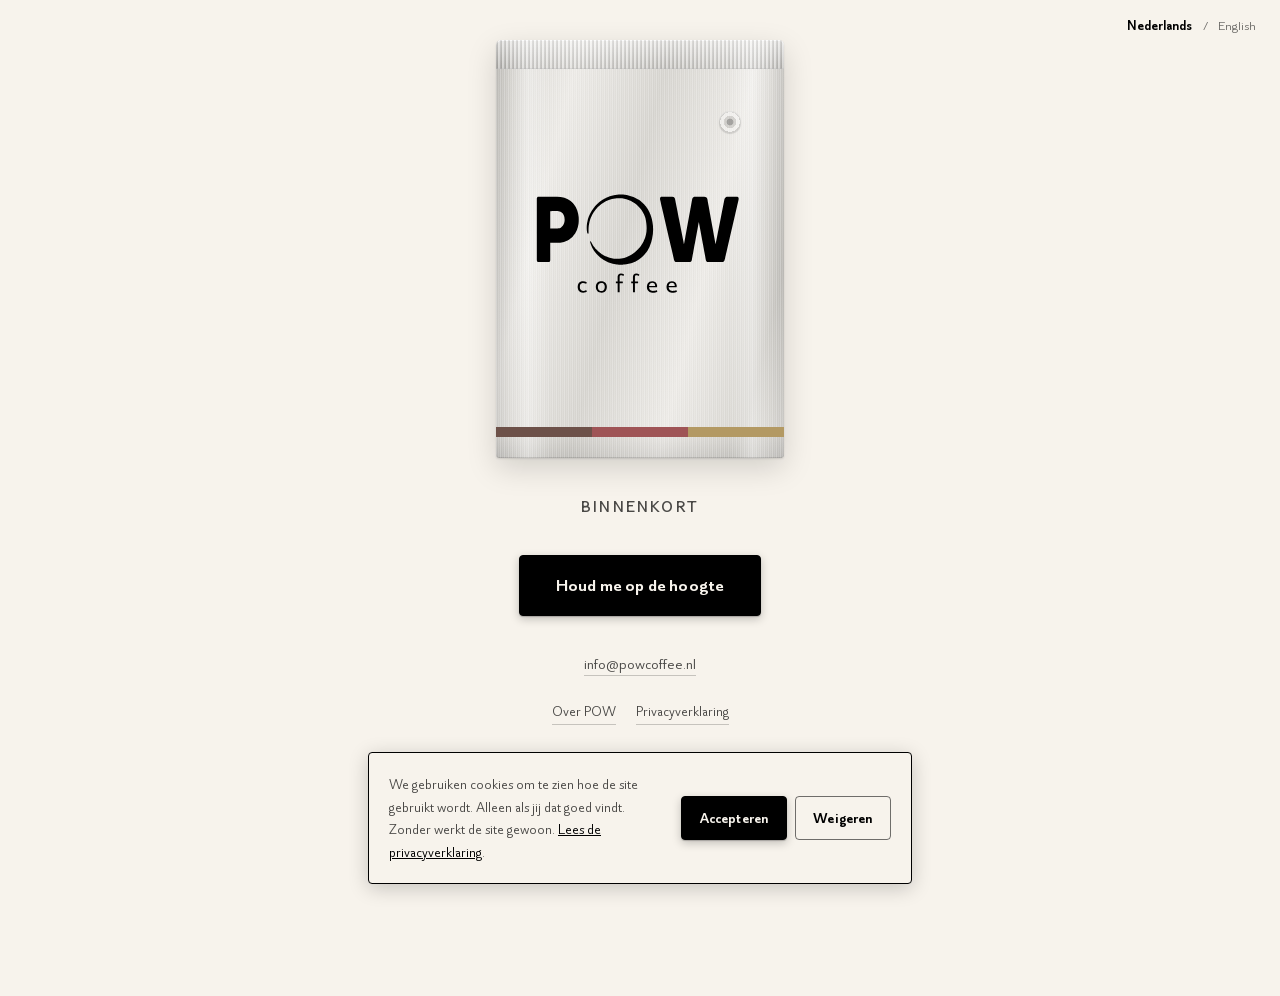
==== index.html @ 978d94a2 "Kop naar "Over POW" en ondertekening opnieuw vormgegeven De h1 stond op "Over ons" terwijl de naviga" ====
<!DOCTYPE html>
<html lang="nl">
<head>
<meta charset="utf-8">
<meta name="viewport" content="width=device-width, initial-scale=1">
<title>POW coffee — binnenkort</title>
<meta name="description" content="POW coffee. Goede koffie thuis, zonder gedoe en zonder studie. Binnenkort.">
<link rel="icon" href="pow-mark-black.svg?v=26" type="image/svg+xml">

<meta property="og:type" content="website">
<meta property="og:title" content="POW coffee — binnenkort">
<meta property="og:description" content="Goede koffie thuis, zonder gedoe en zonder studie. Binnenkort.">
<meta property="og:url" content="https://powcoffee.nl/">
<meta property="og:locale" content="nl_NL">
<meta property="og:locale:alternate" content="en_GB">
<meta property="og:image" content="https://powcoffee.nl/og.png">
<meta property="og:image:type" content="image/png">
<meta property="og:image:width" content="1200">
<meta property="og:image:height" content="630">
<meta property="og:image:alt" content="POW coffee">
<meta name="twitter:card" content="summary_large_image">
<meta property="og:site_name" content="POW coffee">
<link rel="canonical" href="https://powcoffee.nl/">
<link rel="alternate" hreflang="nl" href="https://powcoffee.nl/">
<link rel="alternate" hreflang="en" href="https://powcoffee.nl/en/">
<link rel="alternate" hreflang="x-default" href="https://powcoffee.nl/">


<link rel="stylesheet" href="styles.css?v=26">


<script type="application/ld+json">
{
  "@context": "https://schema.org",
  "@type": "Organization",
  "@id": "https://powcoffee.nl/#organisatie",
  "name": "POW Coffee",
  "url": "https://powcoffee.nl/",
  "logo": "https://powcoffee.nl/pow-coffee-black.svg",
  "image": "https://powcoffee.nl/og.png",
  "email": "info@powcoffee.nl",
  "vatID": "NL005007658B67",
  "address": {
    "@type": "PostalAddress",
    "postOfficeBoxNumber": "4327",
    "postalCode": "3006 AH",
    "addressLocality": "Rotterdam",
    "addressCountry": "NL"
  }
}
</script>
</head>
<body>

<div class="utilbar utilbar--zwevend">
  <div class="lang" role="group" aria-label="Taal / Language">
    <a href="/" lang="nl" hreflang="nl" aria-current="true">Nederlands</a>
    <span class="lang__sep" aria-hidden="true">/</span>
    <a href="/en/" lang="en" hreflang="en">English</a>
  </div>
</div>

<main class="page">

  <!-- Staande koffiezak volgens de RVS-richting uit de merkbrief: zilveren
       basiszak met een horizontale kleurbalk in de smaakfamiliekleuren als
       enige kleuraccent. De sealrand, zijvouwen en het ontgassingsventiel zijn
       decoratief en staan daarom op aria-hidden. -->
  <div class="pouch">
    <span class="pouch__seal" aria-hidden="true"></span>

    <h1 class="pouch__logo">
      <img src="pow-coffee-black.svg?v=26" alt="POW coffee" width="805" height="435">
    </h1>

    <span class="pouch__bar" aria-hidden="true">
      <span class="pouch__seg pouch__seg--krachtig"></span>
      <span class="pouch__seg pouch__seg--fruitig"></span>
      <span class="pouch__seg pouch__seg--rond"></span>
    </span>

    <span class="pouch__valve" aria-hidden="true"></span>
  </div>
  <p class="sr-only">Drie smaakfamilies: Krachtig, Fruitig en Rond.</p>

  <p class="tagline">Binnenkort</p>

  <button type="button" class="btn" id="open-form">Houd me op de hoogte</button>

  <p class="contact"><a href="mailto:info@powcoffee.nl">info@powcoffee.nl</a></p>

  <nav class="pagelinks" aria-label="Paginanavigatie">
    <a href="/over/">Over POW</a>
    <a href="/privacy/">Privacyverklaring</a>
  </nav>

  <button type="button" class="btn-cookies" id="hs_show_banner_button">Cookie Settings</button>

</main>

<!-- Cookiebanner. Staat er standaard in de HTML en wordt door script.js
     verborgen zodra er een keuze is gemaakt. Zo is hij meteen zichtbaar,
     ook voordat het script geladen is. -->
<div class="cookies" id="cookie-banner" role="dialog" aria-live="polite" aria-label="Cookies" hidden>
  <p class="cookies__text">
    We gebruiken cookies om te zien hoe de site gebruikt wordt. Alleen als jij
    dat goed vindt. Zonder werkt de site gewoon.
    <a href="/privacy/" target="_blank" rel="noopener">Lees de privacyverklaring</a>.
  </p>
  <div class="cookies__actions">
    <button type="button" class="btn btn--sm" id="cookie-accept">Accepteren</button>
    <button type="button" class="btn btn--sm btn--ghost" id="cookie-decline">Weigeren</button>
  </div>
</div>

<dialog class="modal" id="form-modal" aria-labelledby="modal-title">
  <div class="modal__head">
    <h2 class="modal__title" id="modal-title">Houd me op de hoogte</h2>
    <div class="modal__head-right">
      <!-- In de kop en niet onderaan: de kop blijft staan bij het scrollen,
           dus de link is altijd bereikbaar en kost geen extra hoogte.
           Nieuw tabblad, anders raakt een half ingevuld formulier kwijt. -->
      <a class="modal__privacy" href="/privacy/" target="_blank" rel="noopener">Privacyverklaring</a>
      <button type="button" class="modal__close" id="close-form" aria-label="Sluiten">&times;</button>
    </div>
  </div>

  <!-- HubSpot vult dit in zodra het script geladen is. Dat script wordt pas
       opgehaald bij de eerste klik op de knop, zodat er niets van HubSpot of
       reCAPTCHA laadt bij een gewoon paginabezoek. -->
  <div class="hs-form-frame" data-region="eu1" data-form-id="3313809b-ae9d-48c7-9a12-b1d08e2b3a7b" data-portal-id="149139429"></div>
</dialog>

<script src="script.js?v=26" defer></script>
</body>
</html>
---- styles.css ----
/* POW coffee — placeholder
   Volgt de merkbrief:
   - Zwart beeldmerk en zwarte tekst op crème achtergrond
   - De drie smaakfamiliekleuren komen alleen terug als accent (zie .flavours)
   - Alpino voor tekst, zelf gehost (zie het blok hieronder)
   - Ronde hoeken zijn toegestaan in alle toepassingen (--radius). De merkbrief
     heeft de eerdere regel "scherpe hoeken overal behalve het logo" na de
     Milaan-trip losgelaten. */

/* ---------- Lettertype ----------
   Alpino (Indian Type Foundry, ITF Free Font License), zelf gehost vanaf dit
   domein. Niet vanaf een externe dienst: dat stuurt het IP-adres van elke
   bezoeker naar een derde partij, bij elk bezoek en voor enige toestemming.

   Let op: de licentie verbiedt subsetten en formaatconversie (artikel 02).
   Gebruik dus alleen het meegeleverde bestand, ongewijzigd. De licentietekst
   staat in fonts/Alpino-LICENSE.txt.

   Een variabel bestand dekt gewicht 100-900, dus er is er maar een nodig. */

@font-face {
  font-family: "Alpino";
  font-style: normal;
  font-weight: 100 900;
  font-display: swap;
  src: url("/fonts/alpino-variable.woff2") format("woff2");
}

:root {
  --creme: #f7f3ec;
  --ink:   #000000; /* gelijk aan de fill in het zwarte logo */

  /* De drie smaakfamilies, uit de logo-set. Alleen als accent gebruikt:
     Rond haalt 2,51:1 op crème en is dus niet geschikt voor tekst. */
  --krachtig: #6d5149;
  --fruitig:  #9f5456;
  --rond:     #b39963;

  --radius: 4px;

  /* RVS-tinten voor het paneel, afgeleid van de materiaalrichting in de
     merkbrief: geborsteld staal als neutrale drager. */
  --staal-licht: #edebe7;
  --staal-mid:   #d7d5d0;
  --staal-diep:  #c6c4bf;

  /* 0.70 haalt 8,20:1 op creme, 0.55 haalt 4,65:1. Beide ruim genoeg voor
     lopende tekst; ga niet lager zonder opnieuw te rekenen. */
  --ink-70: rgba(0, 0, 0, 0.7);
  --ink-45: rgba(0, 0, 0, 0.55);

  --font-body: "Alpino", -apple-system, BlinkMacSystemFont, "Segoe UI", sans-serif;
}

*, *::before, *::after { box-sizing: border-box; }

.sr-only {
  position: absolute;
  width: 1px; height: 1px;
  padding: 0; margin: -1px;
  overflow: hidden;
  clip-path: inset(50%);
  white-space: nowrap;
}

html { -webkit-text-size-adjust: 100%; }

body {
  margin: 0;
  background: var(--creme);
  color: var(--ink);
  font-family: var(--font-body);
  line-height: 1.6;
  -webkit-font-smoothing: antialiased;
}

.page {
  min-height: 100vh;
  min-height: 100dvh;
  display: flex;
  flex-direction: column;
  justify-content: center;
  align-items: center;
  text-align: center;
  /* Onderaan net zoveel ruimte als de cookiebanner inneemt; script.js meet die
     hoogte en zet --banner-hoogte. Is de banner weg, dan is die 0. */
  padding: 2.5rem 1.5rem calc(2.5rem + var(--banner-hoogte, 0px));
}

/* ---------- Logo ---------- */

/* ---------- Koffiezak in RVS ----------
   Volgt de materiaalrichting uit de merkbrief: een neutrale zilveren basiszak
   met een horizontale kleurbalk in de smaakfamiliekleur als enige kleuraccent.

   De zak is nagebouwd met gestapelde gradients, niet met een afbeelding: scherp
   op elk scherm en geen extra verzoek. Drie dingen doen het werk qua herkenning
   - de gekrimpte sealrand bovenaan, de donkere zijvouwen, en het
   ontgassingsventiel. Dat laatste is het detail dat een zak echt als koffiezak
   laat lezen.

   Bewust laag in contrast: "geen poespas, wel smaak" verdraagt geen chroomglans. */

.pouch {
  position: relative;
  overflow: hidden;
  width: clamp(14rem, 32vw, 18rem);
  aspect-ratio: 1 / 1.45;          /* verhouding van een staande 250g-zak */
  display: flex;
  flex-direction: column;
  align-items: center;
  border-radius: 5px 5px 3px 3px;
  background:
    /* fijne borstelnerf */
    repeating-linear-gradient(
      90deg,
      rgba(255, 255, 255, 0.22) 0 1px,
      rgba(0, 0, 0, 0.016) 1px 2px,
      rgba(255, 255, 255, 0.11) 2px 3px,
      rgba(0, 0, 0, 0.009) 3px 4px
    ),
    /* zijvouwen: donker aan de rand, met een lichtvangertje net daarnaast */
    linear-gradient(90deg,
      rgba(0, 0, 0, 0.13) 0%,
      rgba(0, 0, 0, 0.04) 5%,
      rgba(255, 255, 255, 0.30) 11%,
      rgba(255, 255, 255, 0) 19%),
    linear-gradient(270deg,
      rgba(0, 0, 0, 0.13) 0%,
      rgba(0, 0, 0, 0.04) 5%,
      rgba(255, 255, 255, 0.30) 11%,
      rgba(255, 255, 255, 0) 19%),
    /* bodemvouw */
    linear-gradient(0deg,
      rgba(0, 0, 0, 0.10) 0%,
      rgba(0, 0, 0, 0) 7%),
    /* algemene lichtval over het folie */
    linear-gradient(104deg,
      var(--staal-mid) 0%,
      var(--staal-licht) 22%,
      var(--staal-mid) 45%,
      var(--staal-licht) 68%,
      var(--staal-mid) 88%,
      var(--staal-licht) 100%);
  box-shadow:
    inset 0 1px 0 rgba(255, 255, 255, 0.7),
    inset 0 -1px 0 rgba(0, 0, 0, 0.12),
    0 1px 2px rgba(0, 0, 0, 0.10),
    0 10px 30px rgba(0, 0, 0, 0.15);
}

/* De gekrimpte sealrand bovenaan, met de fijne verticale tandjes van de seal. */
.pouch__seal {
  flex: none;
  width: 100%;
  height: 7%;
  border-bottom: 1px solid rgba(0, 0, 0, 0.14);
  background:
    repeating-linear-gradient(
      90deg,
      rgba(0, 0, 0, 0.09) 0 2px,
      rgba(255, 255, 255, 0.34) 2px 4px
    ),
    linear-gradient(180deg,
      rgba(255, 255, 255, 0.45) 0%,
      rgba(0, 0, 0, 0.07) 100%);
}

.pouch__logo {
  flex: 1;
  display: flex;
  align-items: center;
  justify-content: center;
  margin: 0;
  padding: 0 12%;
  line-height: 0;
}

.pouch__logo img {
  display: block;
  width: 100%;
  height: auto;
}

/* De kleurbalk loopt van vouw tot vouw, zoals op de zak zelf. */
.pouch__bar {
  flex: none;
  display: flex;
  width: 100%;
  height: 10px;
  margin-bottom: 7%;
}

.pouch__seg { flex: 1; }

.pouch__seg--krachtig { background: var(--krachtig); }
.pouch__seg--fruitig  { background: var(--fruitig); }
.pouch__seg--rond     { background: var(--rond); }

/* Ontgassingsventiel: het detail dat de zak als koffiezak laat herkennen. */
.pouch__valve {
  position: absolute;
  right: 15%;
  top: 17%;
  width: 1.35rem;
  height: 1.35rem;
  border-radius: 50%;
  background:
    radial-gradient(circle at 50% 50%,
      rgba(0, 0, 0, 0.30) 0 22%,
      rgba(0, 0, 0, 0.10) 23% 40%,
      rgba(255, 255, 255, 0.30) 41% 62%,
      rgba(0, 0, 0, 0.13) 63% 100%);
  box-shadow:
    inset 0 1px 1px rgba(255, 255, 255, 0.5),
    0 1px 1px rgba(0, 0, 0, 0.12);
}

/* ---------- Tekst ---------- */

.tagline {
  margin: 2.25rem 0 0;
  font-weight: 500;
  font-size: 1rem;
  letter-spacing: 0.14em;
  text-transform: uppercase;
  color: var(--ink-70);
}

.contact {
  margin: 2.25rem 0 0;
  font-size: 0.9375rem;
}

.contact a {
  color: var(--ink-70);
  text-decoration: none;
  border-bottom: 1px solid rgba(0, 0, 0, 0.2);
  padding-bottom: 1px;
  transition: color 0.15s ease, border-color 0.15s ease;
}

.contact a:hover { color: var(--ink); border-color: var(--ink); }
.contact a:focus-visible { outline: 2px solid var(--ink); outline-offset: 3px; }

@media (prefers-reduced-motion: reduce) {
  *, *::before, *::after { transition-duration: 0.01ms !important; }
}

/* ---------- Knoppen ---------- */

/* Primair: de belangrijkste actie op de pagina.
   Massief vlak, duidelijke rand en een gelaagde schaduw. Bij hover komt de
   knop een pixel omhoog, bij indrukken zakt hij terug: dat maakt in een
   oogopslag duidelijk dat het een knop is en geen label. */
.btn {
  font: inherit;
  font-size: 1.0625rem;
  font-weight: 600;
  letter-spacing: 0.01em;
  color: var(--creme);
  background: var(--ink);
  border: 1.5px solid var(--ink);
  border-radius: var(--radius);
  padding: 1rem 2.25rem;
  margin-top: 2.25rem;
  cursor: pointer;
  box-shadow: 0 1px 1px rgba(0, 0, 0, 0.2),
              0 3px 10px rgba(0, 0, 0, 0.22);
  transition: background-color 0.15s ease, border-color 0.15s ease,
              color 0.15s ease, transform 0.1s ease, box-shadow 0.15s ease;
}

/* Het nieuwe Fruitig (#9F5456) is donker, dus hier creme tekst: dat haalt
   4,95:1. Donkere tekst zou 1,33:1 halen en onleesbaar zijn. */
.btn:hover {
  background: var(--fruitig);
  border-color: var(--fruitig);
  color: var(--creme);
  transform: translateY(-1px);
  box-shadow: 0 2px 2px rgba(0, 0, 0, 0.18),
              0 6px 16px rgba(0, 0, 0, 0.26);
}

.btn:active {
  transform: translateY(1px);
  box-shadow: 0 1px 1px rgba(0, 0, 0, 0.2);
}

.btn:focus-visible { outline: 2px solid var(--ink); outline-offset: 3px; }

/* Kleiner formaat, voor in de cookiebanner. */
.btn--sm {
  font-size: 0.875rem;
  padding: 0.6rem 1.1rem;
  margin-top: 0;
}

/* Zonder vlak: voor de nevengeschikte keuze. Weigeren moet net zo makkelijk
   zijn als accepteren, dus even groot en even leesbaar, alleen rustiger. */
.btn--ghost {
  color: var(--ink);
  background: transparent;
  border-color: var(--ink-45);
  box-shadow: none;
}

.btn--ghost:hover {
  background: transparent;
  border-color: var(--ink);
  color: var(--ink);
  box-shadow: none;
}

/* Cookie-instellingen: een hulpmiddel, geen call to action. Bewust
   ingetogen, zodat het niet met de primaire knop concurreert. */
.btn-cookies {
  font: inherit;
  font-size: 0.8125rem;
  color: var(--ink-70);
  background: transparent;
  border: 1px solid rgba(0, 0, 0, 0.2);
  border-radius: var(--radius);
  padding: 0.4rem 0.8rem;
  margin-top: 2.5rem;
  cursor: pointer;
  transition: color 0.15s ease, border-color 0.15s ease;
}

.btn-cookies:hover { color: var(--ink); border-color: var(--ink); }
.btn-cookies:focus-visible { outline: 2px solid var(--ink); outline-offset: 3px; }

/* ---------- Cookiebanner ---------- */

.cookies {
  position: fixed;
  left: 1rem;
  right: 1rem;
  bottom: 1rem;
  z-index: 10;
  max-width: 34rem;
  margin: 0 auto;
  padding: 1.25rem;
  display: flex;
  flex-wrap: wrap;
  align-items: center;
  gap: 1rem;
  background: var(--creme);
  border: 1.5px solid var(--ink);
  border-radius: var(--radius);
  box-shadow: 0 4px 20px rgba(0, 0, 0, 0.2);
}

.cookies[hidden] { display: none; }

.cookies__text {
  flex: 1 1 16rem;
  margin: 0;
  font-size: 0.875rem;
  color: var(--ink-70);
}

.cookies__actions {
  display: flex;
  gap: 0.5rem;
  flex-wrap: wrap;
}

/* ---------- Formuliervenster ---------- */

/* HubSpot rendert het formulier in een eigen iframe, dus de opmaak daarvan
   stel je in bij HubSpot. Hier alleen het venster eromheen. */
/* Breed genoeg dat het HubSpot-formulier zijn tekst niet meer opbreekt: daar
   zit de hoogtewinst, en zo staat de verzendknop zonder scrollen in beeld.
   Boven ongeveer 54rem levert extra breedte niets meer op. */
.modal {
  width: min(46rem, calc(100vw - 2rem));
  max-height: min(94vh, 60rem);
  padding: 1.25rem 1.5rem 1.5rem;
  border: 1.5px solid var(--ink);
  border-radius: var(--radius);
  background: var(--creme);
  color: var(--ink);
  overflow-y: auto;
  overscroll-behavior: contain;
}

.modal::backdrop { background: rgba(0, 0, 0, 0.55); }

/* Blijft staan tijdens het scrollen, zodat de sluitknop altijd bereikbaar is.
   Op mobiel is dat de enige manier om het venster te sluiten: daar is geen
   Esc-toets en is er nauwelijks achtergrond om naast te klikken. */
.modal__head {
  position: sticky;
  top: -1.25rem;
  display: flex;
  align-items: baseline;
  justify-content: space-between;
  gap: 1rem;
  margin: -1.25rem -1.5rem 0.25rem;
  padding: 1.25rem 1.5rem 0.75rem;
  background: var(--creme);
}

.modal__head-right {
  display: flex;
  align-items: baseline;
  gap: 1rem;
  flex: none;
}

.modal__privacy {
  font-size: 0.8125rem;
  color: var(--ink-70);
  text-decoration: none;
  border-bottom: 1px solid rgba(0, 0, 0, 0.25);
  transition: color 0.15s ease, border-color 0.15s ease;
}

.modal__privacy:hover { color: var(--ink); border-color: var(--ink); }
.modal__privacy:focus-visible { outline: 2px solid var(--ink); outline-offset: 3px; }

.modal__title {
  margin: 0;
  font-size: 1rem;
  font-weight: 600;
  letter-spacing: 0.1em;
  text-transform: uppercase;
}

.modal__close {
  font: inherit;
  font-size: 1.5rem;
  line-height: 1;
  color: var(--ink-70);
  background: none;
  border: 0;
  padding: 0.25rem 0.5rem;
  margin: -0.25rem -0.5rem 0 0;
  cursor: pointer;
  transition: color 0.15s ease;
}

.modal__close:hover { color: var(--ink); }
.modal__close:focus-visible { outline: 2px solid var(--ink); outline-offset: 2px; }

/* ---------- Documentpagina's (privacyverklaring) ---------- */

.doc__head {
  max-width: 44rem;
  margin: 0 auto;
  padding: 2.5rem 1.5rem 0;
}

.doc__logo {
  display: inline-block;
  line-height: 0;
  border-radius: var(--radius);
}

.doc__logo img {
  display: block;
  width: 7.5rem;
  height: auto;
}

.doc__logo:focus-visible { outline: 2px solid var(--ink); outline-offset: 4px; }

.doc {
  max-width: 44rem;
  margin: 0 auto;
  padding: 2.5rem 1.5rem 5rem;
}

.doc h1 {
  margin: 0;
  font-size: clamp(1.75rem, 1.3rem + 1.8vw, 2.5rem);
  font-weight: 600;
  line-height: 1.15;
  letter-spacing: -0.015em;
  text-wrap: balance;
}

.doc__meta {
  margin: 0.75rem 0 0;
  font-size: 0.875rem;
  color: var(--ink-70);
}

.doc__lead {
  margin: 1.75rem 0 0;
  font-size: 1.0625rem;
  color: var(--ink-70);
}

.doc h2 {
  margin: 2.75rem 0 0;
  padding-top: 1.75rem;
  border-top: 1px solid rgba(0, 0, 0, 0.12);
  font-size: 1.1875rem;
  font-weight: 600;
  line-height: 1.25;
}

.doc p {
  margin: 1rem 0 0;
  color: var(--ink-70);
}

.doc ul {
  margin: 1rem 0 0;
  padding-left: 1.25rem;
  color: var(--ink-70);
}

.doc li { margin-top: 0.4rem; }

.doc li::marker { color: var(--ink-45); }

.doc strong { color: var(--ink); font-weight: 600; }

.doc a {
  color: var(--ink);
  text-decoration: none;
  border-bottom: 1px solid rgba(0, 0, 0, 0.3);
  transition: border-color 0.15s ease;
}

.doc a:hover { border-color: var(--ink); }
.doc a:focus-visible { outline: 2px solid var(--ink); outline-offset: 2px; }

.doc__contact { line-height: 1.8; }

.doc__back {
  margin-top: 3.5rem;
  padding-top: 1.75rem;
  border-top: 1px solid rgba(0, 0, 0, 0.12);
  font-size: 0.9375rem;
}

.cookies__text a { color: var(--ink); }

.doc code {
  font-family: ui-monospace, SFMono-Regular, Menlo, monospace;
  font-size: 0.875em;
  padding: 0.1em 0.35em;
  background: rgba(0, 0, 0, 0.06);
  border-radius: var(--radius);
}

/* ---------- Smalle schermen ----------
   Alleen nog maatvoering. De ruimte onder de inhoud regelt .page zelf via
   --banner-hoogte; dat werkt op elk formaat, ook op een breed maar laag
   scherm waar een breedte-breekpunt niets doet. */

@media (max-width: 30rem) {
  .pouch { width: clamp(9.5rem, 46vw, 12rem); }

  .pagelinks { margin-top: 1rem; gap: 1rem; }
  .btn:not(.btn--sm) { margin-top: 1.5rem; padding: 0.85rem 1.75rem; }
  .tagline { margin-top: 1.5rem; }
  .contact { margin-top: 1.75rem; }
  .btn-cookies { margin-top: 1.25rem; }
}

/* ---------- Sitekop met navigatie ----------
   Alleen op inhoudspagina's. De homepage houdt zijn gecentreerde opzet en
   krijgt in plaats daarvan links onderaan: een balk bovenaan zou daar de
   "coming soon"-werking breken. */

.site-head {
  max-width: 44rem;
  margin: 0 auto;
  padding: 2rem 1.5rem 0;
  display: flex;
  flex-wrap: wrap;
  align-items: center;
  justify-content: space-between;
  gap: 1rem 1.5rem;
}

.site-head__logo {
  display: inline-block;
  line-height: 0;
  border-radius: var(--radius);
}

.site-head__logo img { display: block; width: 6.5rem; height: auto; }
.site-head__logo:focus-visible { outline: 2px solid var(--ink); outline-offset: 4px; }

.site-nav ul {
  display: flex;
  flex-wrap: wrap;
  gap: 1.25rem;
  margin: 0;
  padding: 0;
  list-style: none;
}

.site-nav a {
  font-size: 0.9375rem;
  color: var(--ink-70);
  text-decoration: none;
  border-bottom: 1px solid transparent;
  padding-bottom: 2px;
  transition: color 0.15s ease, border-color 0.15s ease;
}

.site-nav a:hover { color: var(--ink); border-color: var(--ink); }
.site-nav a:focus-visible { outline: 2px solid var(--ink); outline-offset: 3px; }

/* aria-current markeert de pagina waar je al bent. */
.site-nav a[aria-current="page"] { color: var(--ink); border-color: var(--ink); }

/* ---------- Kruimelpad ---------- */

.crumbs {
  max-width: 44rem;
  margin: 0 auto;
  padding: 1.75rem 1.5rem 0;
}

.crumbs ol {
  display: flex;
  flex-wrap: wrap;
  align-items: center;
  gap: 0.5rem;
  margin: 0;
  padding: 0;
  list-style: none;
  font-size: 0.8125rem;
  color: var(--ink-45);
}

.crumbs li + li::before {
  content: "/";
  margin-right: 0.5rem;
  color: var(--ink-45);
}

.crumbs a {
  color: var(--ink-70);
  text-decoration: none;
  border-bottom: 1px solid rgba(0, 0, 0, 0.2);
}

.crumbs a:hover { color: var(--ink); border-color: var(--ink); }
.crumbs a:focus-visible { outline: 2px solid var(--ink); outline-offset: 3px; }
.crumbs [aria-current="page"] { color: var(--ink-70); }

/* ---------- Links onderaan de homepage ---------- */

.pagelinks {
  margin: 1.5rem 0 0;
  display: flex;
  flex-wrap: wrap;
  justify-content: center;
  gap: 1.25rem;
  font-size: 0.875rem;
}

.pagelinks a {
  color: var(--ink-70);
  text-decoration: none;
  border-bottom: 1px solid rgba(0, 0, 0, 0.2);
  padding-bottom: 1px;
  transition: color 0.15s ease, border-color 0.15s ease;
}

.pagelinks a:hover { color: var(--ink); border-color: var(--ink); }
.pagelinks a:focus-visible { outline: 2px solid var(--ink); outline-offset: 3px; }

/* ---------- Taalwisselaar ----------
   Positionering volgt de UX-normen die hiervoor het beste onderzocht zijn:

   - Nielsen Norman Group ("6 Tips for Improving Language Switchers"): op
     desktop in een bovenhoek, want daar zoeken mensen utility-functies. Op
     mobiel boven de vouw. Taalnamen in de eigen taal, geen vlaggen: een vlag
     staat voor een land, niet voor een taal.
   - NN/g "Menu-Design Checklist": utility-navigatie staat bóven de
     hoofdnavigatie, niet ernaast, zodat de twee niveaus niet door elkaar lopen.
   - WCAG 2.5.8: klikdoelen minimaal 24 bij 24 px.

   Automatisch doorsturen op browsertaal doen we bewust niet. NN/g raadt
   detectie aan, maar Google waarschuwt expliciet tegen automatische
   omleidingen: crawlers zien dan maar een van beide talen, en een bezoeker die
   bewust de andere taal koos wordt teruggegooid. */

.utilbar {
  display: flex;
  justify-content: flex-end;
  max-width: 44rem;
  margin: 0 auto;
  padding: 0.75rem 1.5rem 0;
}

/* Op de homepage staat de wisselaar los in de bovenhoek: die pagina heeft geen
   kop, en een balk zou de "coming soon"-opzet breken. Absoluut gepositioneerd,
   zodat het verticaal centreren van de inhoud eronder niet verschuift. */
.utilbar--zwevend {
  position: absolute;
  top: 0;
  right: 0;
  left: 0;
  z-index: 2;
  max-width: none;
  padding: 0.75rem 1rem 0;
}

.lang {
  display: flex;
  align-items: center;
  gap: 0.15rem;
  font-size: 0.8125rem;
}

/* De padding brengt het klikdoel op 24px hoog, de ondergrens van WCAG 2.5.8. */
.lang a {
  display: inline-flex;
  align-items: center;
  min-height: 24px;
  padding: 0.25rem 0.5rem;
  border-radius: var(--radius);
  color: var(--ink-45);
  text-decoration: none;
  transition: color 0.15s ease, background-color 0.15s ease;
}

.lang a:hover { color: var(--ink); background: rgba(0, 0, 0, 0.05); }
.lang a:focus-visible { outline: 2px solid var(--ink); outline-offset: 2px; }

.lang a[aria-current="true"] {
  color: var(--ink);
  font-weight: 600;
}

.lang__sep {
  color: var(--ink-45);
  user-select: none;
}


/* Melding dat een vertaling niet de leidende versie is. */
.doc__note {
  margin: 1.5rem 0 0;
  padding: 0.9rem 1.1rem;
  background: rgba(0, 0, 0, 0.04);
  border-left: 3px solid var(--krachtig);
  border-radius: var(--radius);
  font-size: 0.9375rem;
}

/* De openingsvraag op de Over-pagina. Groter dan een gewone tussenkop: het is
   de vraag waar het hele verhaal een antwoord op is, en precies de zin die
   mensen intypen als hun koffie thuis tegenvalt. */
/* Met .doc ervoor, anders wint de border-top van ".doc h2" op specificiteit
   en blijft er een streep boven de vraag staan. */
.doc .doc__vraag {
  margin-top: 1.5rem;
  padding-top: 0;
  border-top: 0;
  font-size: clamp(1.3rem, 1.05rem + 1.1vw, 1.65rem);
  line-height: 1.25;
  max-width: 34ch;
}

/* De ondertekening sluit een persoonlijk verhaal af, dus geen gewone
   sectiescheiding. De grijze streep die hier stond botste bovendien met de
   identieke streep boven de kop "Contact" eronder: twee dezelfde lijnen op
   44px van elkaar lazen als een fout.

   In plaats daarvan de smaakfamiliebalk uit het merk, in het klein. Die komt
   ook op de zak terug en maakt van de afsluiting een merkgebaar in plaats van
   een scheidingslijn. Met een gradient in plaats van drie elementen, zodat de
   HTML gelijk blijft in beide talen. */
.doc__ondertekening {
  margin-top: 3rem;
  font-weight: 600;
  color: var(--ink);
  line-height: 1.45;
}

.doc__ondertekening::before {
  content: "";
  display: block;
  width: 4.5rem;
  height: 5px;
  margin-bottom: 1.25rem;
  border-radius: 1px;
  background: linear-gradient(
    90deg,
    var(--krachtig) 0 33.34%,
    var(--fruitig) 33.34% 66.67%,
    var(--rond) 66.67% 100%
  );
}

.doc__ondertekening span {
  display: block;
  margin-top: 0.15rem;
  font-weight: 400;
  font-size: 0.9375rem;
  color: var(--ink-70);
}
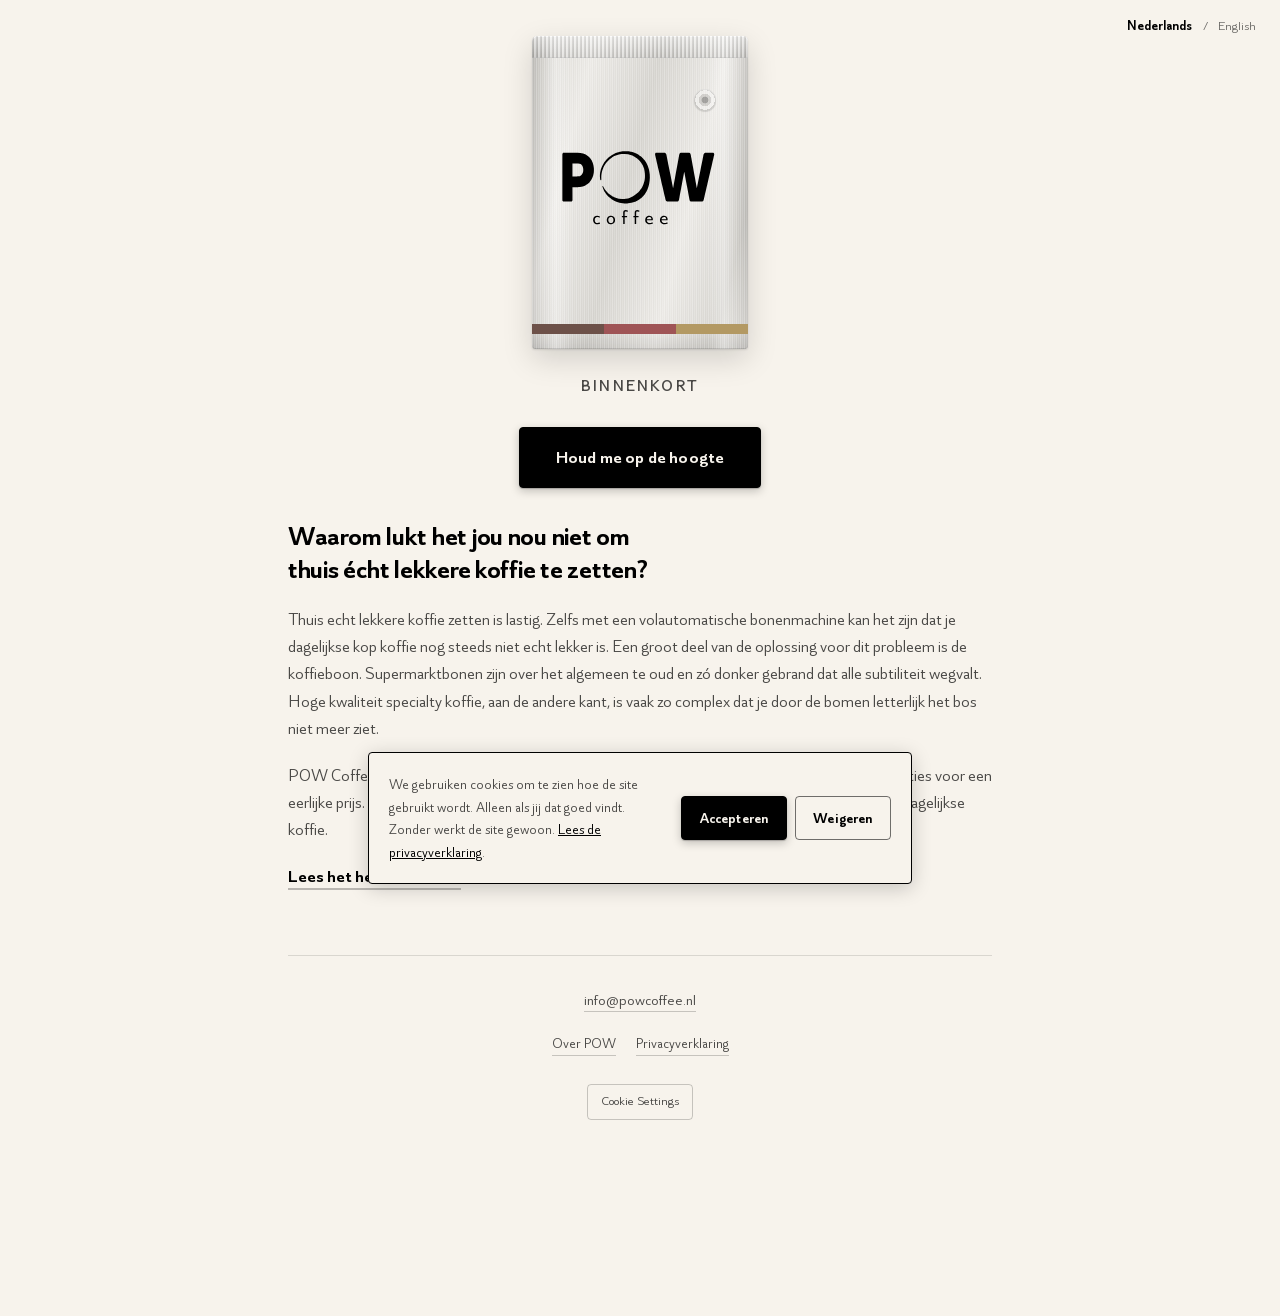
==== commit d85d3e94: "Verhaal op de homepage en aanmeldknop op de Over-pagina's De homepage vulde het volle scherm met een" ====
--- a/index.html
+++ b/index.html
@@ -4,12 +4,12 @@
 <meta charset="utf-8">
 <meta name="viewport" content="width=device-width, initial-scale=1">
 <title>POW coffee — binnenkort</title>
-<meta name="description" content="POW coffee. Goede koffie thuis, zonder gedoe en zonder studie. Binnenkort.">
-<link rel="icon" href="pow-mark-black.svg?v=26" type="image/svg+xml">
+<meta name="description" content="Verse, hoogwaardige koffie zonder complexe smaaknotities, voor een eerlijke prijs. Kies uit POW Krachtig, Rond en Fruitig. Binnenkort te bestellen.">
+<link rel="icon" href="pow-mark-black.svg?v=32" type="image/svg+xml">
 
 <meta property="og:type" content="website">
 <meta property="og:title" content="POW coffee — binnenkort">
-<meta property="og:description" content="Goede koffie thuis, zonder gedoe en zonder studie. Binnenkort.">
+<meta property="og:description" content="Verse, hoogwaardige koffie zonder complexe smaaknotities. Kies uit POW Krachtig, Rond en Fruitig. Binnenkort.">
 <meta property="og:url" content="https://powcoffee.nl/">
 <meta property="og:locale" content="nl_NL">
 <meta property="og:locale:alternate" content="en_GB">
@@ -26,7 +26,7 @@
 <link rel="alternate" hreflang="x-default" href="https://powcoffee.nl/">
 
 
-<link rel="stylesheet" href="styles.css?v=26">
+<link rel="stylesheet" href="styles.css?v=32">
 
 
 <script type="application/ld+json">
@@ -62,30 +62,68 @@
 
 <main class="page">
 
-  <!-- Staande koffiezak volgens de RVS-richting uit de merkbrief: zilveren
-       basiszak met een horizontale kleurbalk in de smaakfamiliekleuren als
-       enige kleuraccent. De sealrand, zijvouwen en het ontgassingsventiel zijn
-       decoratief en staan daarom op aria-hidden. -->
-  <div class="pouch">
-    <span class="pouch__seal" aria-hidden="true"></span>
+  <section class="hero">
 
-    <h1 class="pouch__logo">
-      <img src="pow-coffee-black.svg?v=26" alt="POW coffee" width="805" height="435">
-    </h1>
+    <!-- Staande koffiezak volgens de RVS-richting uit de merkbrief: zilveren
+         basiszak met een horizontale kleurbalk in de smaakfamiliekleuren als
+         enige kleuraccent. De sealrand, zijvouwen en het ontgassingsventiel zijn
+         decoratief en staan daarom op aria-hidden. -->
+    <div class="pouch">
+      <span class="pouch__seal" aria-hidden="true"></span>
 
-    <span class="pouch__bar" aria-hidden="true">
-      <span class="pouch__seg pouch__seg--krachtig"></span>
-      <span class="pouch__seg pouch__seg--fruitig"></span>
-      <span class="pouch__seg pouch__seg--rond"></span>
-    </span>
+      <h1 class="pouch__logo">
+        <img src="pow-coffee-black.svg?v=32" alt="POW coffee" width="805" height="435">
+      </h1>
 
-    <span class="pouch__valve" aria-hidden="true"></span>
-  </div>
-  <p class="sr-only">Drie smaakfamilies: Krachtig, Fruitig en Rond.</p>
+      <span class="pouch__bar" aria-hidden="true">
+        <span class="pouch__seg pouch__seg--krachtig"></span>
+        <span class="pouch__seg pouch__seg--fruitig"></span>
+        <span class="pouch__seg pouch__seg--rond"></span>
+      </span>
 
-  <p class="tagline">Binnenkort</p>
+      <span class="pouch__valve" aria-hidden="true"></span>
+    </div>
+    <p class="sr-only">Drie smaakfamilies: Krachtig, Fruitig en Rond.</p>
 
-  <button type="button" class="btn" id="open-form">Houd me op de hoogte</button>
+    <p class="tagline">Binnenkort</p>
+
+    <button type="button" class="btn" id="open-form">Houd me op de hoogte</button>
+
+  </section>
+
+  <!-- Het verhaal is nu de waardevolste informatie die er is, dus het staat op
+       de homepage en niet alleen achter een link onderaan. Dit is een kortere
+       versie; het hele verhaal blijft op /over/ staan. -->
+  <section class="verhaal" aria-labelledby="verhaal-kop">
+
+    <h2 id="verhaal-kop">Waarom lukt het jou nou niet om thuis écht lekkere koffie te zetten?</h2>
+
+    <p>
+      Thuis echt lekkere koffie zetten is lastig. Zelfs met een volautomatische
+      bonenmachine kan het zijn dat je dagelijkse kop koffie nog steeds niet echt
+      lekker is. Een groot deel van de oplossing voor dit probleem is de
+      koffieboon. Supermarktbonen zijn over het algemeen te oud en zó donker
+      gebrand dat alle subtiliteit wegvalt. Hoge kwaliteit specialty koffie, aan
+      de andere kant, is vaak zo complex dat je door de bomen letterlijk het bos
+      niet meer ziet.
+    </p>
+
+    <p>
+      POW Coffee zit precies op dit kruispunt: echt goede en verse koffie, zonder
+      complexe smaaknotities voor een eerlijke prijs. Kies uit
+      <strong>POW Krachtig</strong>, <strong>POW Rond</strong> en
+      <strong>POW Fruitig</strong> en geniet weer echt van je dagelijkse koffie.
+    </p>
+
+    <p class="verhaal__meer">
+      <a href="/over/">Lees het hele verhaal <span aria-hidden="true">&rarr;</span></a>
+    </p>
+
+  </section>
+
+</main>
+
+<footer class="pagefoot">
 
   <p class="contact"><a href="mailto:info@powcoffee.nl">info@powcoffee.nl</a></p>
 
@@ -96,7 +134,7 @@
 
   <button type="button" class="btn-cookies" id="hs_show_banner_button">Cookie Settings</button>
 
-</main>
+</footer>
 
 <!-- Cookiebanner. Staat er standaard in de HTML en wordt door script.js
      verborgen zodra er een keuze is gemaakt. Zo is hij meteen zichtbaar,
@@ -131,6 +169,6 @@
   <div class="hs-form-frame" data-region="eu1" data-form-id="3313809b-ae9d-48c7-9a12-b1d08e2b3a7b" data-portal-id="149139429"></div>
 </dialog>
 
-<script src="script.js?v=26" defer></script>
+<script src="script.js?v=32" defer></script>
 </body>
 </html>
--- a/styles.css
+++ b/styles.css
@@ -74,17 +74,25 @@
   -webkit-font-smoothing: antialiased;
 }
 
+/* De homepage vulde eerst het hele scherm met een gecentreerd blok. Daardoor
+   begon alles wat eronder stond per definitie onder de vouw. Nu is het een
+   gewone pagina die van boven naar beneden loopt: de opening pakt de ruimte die
+   hij nodig heeft, en het verhaal begint daar direct onder. */
 .page {
-  min-height: 100vh;
-  min-height: 100dvh;
   display: flex;
   flex-direction: column;
-  justify-content: center;
   align-items: center;
   text-align: center;
-  /* Onderaan net zoveel ruimte als de cookiebanner inneemt; script.js meet die
-     hoogte en zet --banner-hoogte. Is de banner weg, dan is die 0. */
-  padding: 2.5rem 1.5rem calc(2.5rem + var(--banner-hoogte, 0px));
+  padding: 0 1.5rem;
+}
+
+/* Ruimte bovenaan voor de zwevende taalwisselaar, die absoluut gepositioneerd
+   is en dus zelf geen hoogte inneemt. */
+.hero {
+  display: flex;
+  flex-direction: column;
+  align-items: center;
+  padding: 2.25rem 0 2rem;
 }
 
 /* ---------- Logo ---------- */
@@ -104,7 +112,7 @@
 .pouch {
   position: relative;
   overflow: hidden;
-  width: clamp(14rem, 32vw, 18rem);
+  width: clamp(11rem, 24vw, 13.5rem);
   aspect-ratio: 1 / 1.45;          /* verhouding van een staande 250g-zak */
   display: flex;
   flex-direction: column;
@@ -219,7 +227,7 @@
 /* ---------- Tekst ---------- */
 
 .tagline {
-  margin: 2.25rem 0 0;
+  margin: 1.5rem 0 0;
   font-weight: 500;
   font-size: 1rem;
   letter-spacing: 0.14em;
@@ -263,7 +271,7 @@
   border: 1.5px solid var(--ink);
   border-radius: var(--radius);
   padding: 1rem 2.25rem;
-  margin-top: 2.25rem;
+  margin-top: 1.75rem;
   cursor: pointer;
   box-shadow: 0 1px 1px rgba(0, 0, 0, 0.2),
               0 3px 10px rgba(0, 0, 0, 0.22);
@@ -466,10 +474,13 @@
 
 .doc__logo:focus-visible { outline: 2px solid var(--ink); outline-offset: 4px; }
 
+/* De cookiebanner staat nu ook op de Over-pagina's, dus hier dezelfde
+   ruimtereservering als op de homepage. Op de privacypagina's staat geen banner
+   en is --banner-hoogte niet gezet; die vallen terug op 0. */
 .doc {
   max-width: 44rem;
   margin: 0 auto;
-  padding: 2.5rem 1.5rem 5rem;
+  padding: 2.5rem 1.5rem calc(5rem + var(--banner-hoogte, 0px));
 }
 
 .doc h1 {
@@ -561,6 +572,9 @@
   .tagline { margin-top: 1.5rem; }
   .contact { margin-top: 1.75rem; }
   .btn-cookies { margin-top: 1.25rem; }
+
+  .hero { padding: 2.5rem 0 3rem; }
+  .pagefoot { margin-top: 3rem; padding-left: 0; padding-right: 0; }
 }
 
 /* ---------- Sitekop met navigatie ----------
@@ -669,6 +683,75 @@
 
 .pagelinks a:hover { color: var(--ink); border-color: var(--ink); }
 .pagelinks a:focus-visible { outline: 2px solid var(--ink); outline-offset: 3px; }
+
+/* ---------- Het verhaal op de homepage ----------
+   Dezelfde 44rem als .doc, zodat de regellengte op de hele site gelijk is.
+   .page centreert zijn kinderen en zet de tekst gecentreerd; dat moet hier
+   allebei terug, want lopende tekst lees je links uitgelijnd. */
+
+.verhaal {
+  width: 100%;
+  max-width: 44rem;
+  margin: 0 auto;
+  text-align: left;
+}
+
+/* Eigen opmaak en niet die van ".doc h2": die heeft een scheidingslijn erboven,
+   en dit is de eerste kop van de sectie. */
+.verhaal h2 {
+  margin: 0;
+  font-size: clamp(1.3rem, 1.05rem + 1.1vw, 1.65rem);
+  font-weight: 600;
+  line-height: 1.25;
+  letter-spacing: -0.01em;
+  max-width: 34ch;
+  text-wrap: balance;
+}
+
+.verhaal p {
+  margin: 1.25rem 0 0;
+  font-size: 1.0625rem;
+  color: var(--ink-70);
+}
+
+.verhaal strong { color: var(--ink); font-weight: 600; }
+
+/* De doorklik naar het hele verhaal. Zwaarder aangezet dan de links in de voet:
+   dit is de vervolgstap die we willen dat mensen nemen. */
+.verhaal__meer {
+  margin-top: 1.75rem;
+  font-size: 1.0625rem;
+  font-weight: 600;
+}
+
+.verhaal__meer a {
+  color: var(--ink);
+  text-decoration: none;
+  border-bottom: 2px solid rgba(0, 0, 0, 0.25);
+  padding-bottom: 1px;
+  transition: border-color 0.15s ease;
+}
+
+.verhaal__meer a:hover { border-color: var(--ink); }
+.verhaal__meer a:focus-visible { outline: 2px solid var(--ink); outline-offset: 3px; }
+
+/* ---------- Voet van de homepage ----------
+   Het e-mailadres, de paginalinks en de cookie-instellingen stonden midden op
+   de pagina toen daar verder niets was. Met een verhaal ertussen horen ze
+   onderaan. De ruimte voor de cookiebanner zit hier, want dit is nu het laatste
+   blok op de pagina. */
+
+.pagefoot {
+  max-width: 44rem;
+  margin: 4rem auto 0;
+  padding: 2rem 1.5rem calc(2.5rem + var(--banner-hoogte, 0px));
+  border-top: 1px solid rgba(0, 0, 0, 0.12);
+  text-align: center;
+}
+
+.pagefoot .contact { margin-top: 0; }
+.pagefoot .pagelinks { margin-top: 1.25rem; }
+.pagefoot .btn-cookies { margin-top: 1.75rem; }
 
 /* ---------- Taalwisselaar ----------
    Positionering volgt de UX-normen die hiervoor het beste onderzocht zijn:
@@ -802,3 +885,94 @@
   font-size: 0.9375rem;
   color: var(--ink-70);
 }
+
+/* ---------- Contactblok ----------
+   Een callout in plaats van een gewone sectie: dit is geen leestekst maar een
+   uitnodiging om iets te doen, en dat mag je zien.
+
+   De selectors staan met .doc ervoor omdat ".doc h2" en ".doc p" anders winnen
+   op specificiteit; dan houdt de kop zijn scheidingslijn en marges van een
+   gewone sectiekop. Dat ging eerder al mis bij de openingsvraag. */
+
+.doc .callout {
+  margin-top: 3rem;
+  padding: 1.5rem 1.75rem;
+  border: 1px solid rgba(0, 0, 0, 0.14);
+  border-radius: var(--radius);
+  background: rgba(0, 0, 0, 0.035);
+}
+
+/* Klein en ingetogen: het is een label boven de uitnodiging, geen kop die de
+   ondertekening erboven moet overstemmen. */
+.doc .callout h2 {
+  margin: 0;
+  padding-top: 0;
+  border-top: 0;
+  font-size: 0.75rem;
+  font-weight: 600;
+  letter-spacing: 0.12em;
+  text-transform: uppercase;
+  color: var(--ink-70);
+}
+
+.doc .callout p {
+  margin-top: 0.6rem;
+  font-size: 1.0625rem;
+  color: var(--ink);
+}
+
+/* Het adres staat nu in de zin en niet meer los eronder, dus het houdt de
+   tekstgrootte aan. Het gewicht en de dikkere onderstreping laten het wel
+   opvallen als de actie in dit blok. */
+.doc .callout a {
+  font-weight: 600;
+  color: var(--ink);
+  border-bottom: 2px solid rgba(0, 0, 0, 0.25);
+  padding-bottom: 1px;
+  transition: border-color 0.15s ease;
+}
+
+.doc .callout a:hover { border-color: var(--ink); }
+.doc .callout a:focus-visible { outline: 2px solid var(--ink); outline-offset: 3px; }
+
+/* ---------- Aanmelding onder het verhaal ----------
+   Bewust geen kader. De ondertekening erboven heeft al de kleurbalk en het
+   contactblok eronder is al een kader; een derde vlak ertussen maakt van het
+   einde van de pagina een rij dozen. Een zin en een knop is genoeg, de knop
+   trekt zelf de aandacht wel. */
+
+.doc .cta { margin-top: 3rem; }
+
+.doc .cta__tekst {
+  margin: 0 0 1.25rem;
+  font-size: 1.0625rem;
+  color: var(--ink);
+}
+
+/* .btn brengt zijn eigen marge mee voor de homepage; hier regelt .cta__tekst
+   de afstand. */
+.doc .cta .btn { margin-top: 0; }
+
+/* ---------- Voet van een documentpagina ----------
+   De terugkeerlink en de cookie-instellingen op een regel. Die knop hoort op
+   elke pagina waar de banner kan verschijnen: de AVG vraagt dat toestemming
+   net zo makkelijk in te trekken is als te geven. */
+
+.doc__voet {
+  display: flex;
+  flex-wrap: wrap;
+  align-items: center;
+  justify-content: space-between;
+  gap: 1rem;
+  margin-top: 3.5rem;
+  padding-top: 1.75rem;
+  border-top: 1px solid rgba(0, 0, 0, 0.12);
+}
+
+.doc__voet .doc__back {
+  margin: 0;
+  padding: 0;
+  border-top: 0;
+}
+
+.doc__voet .btn-cookies { margin-top: 0; }
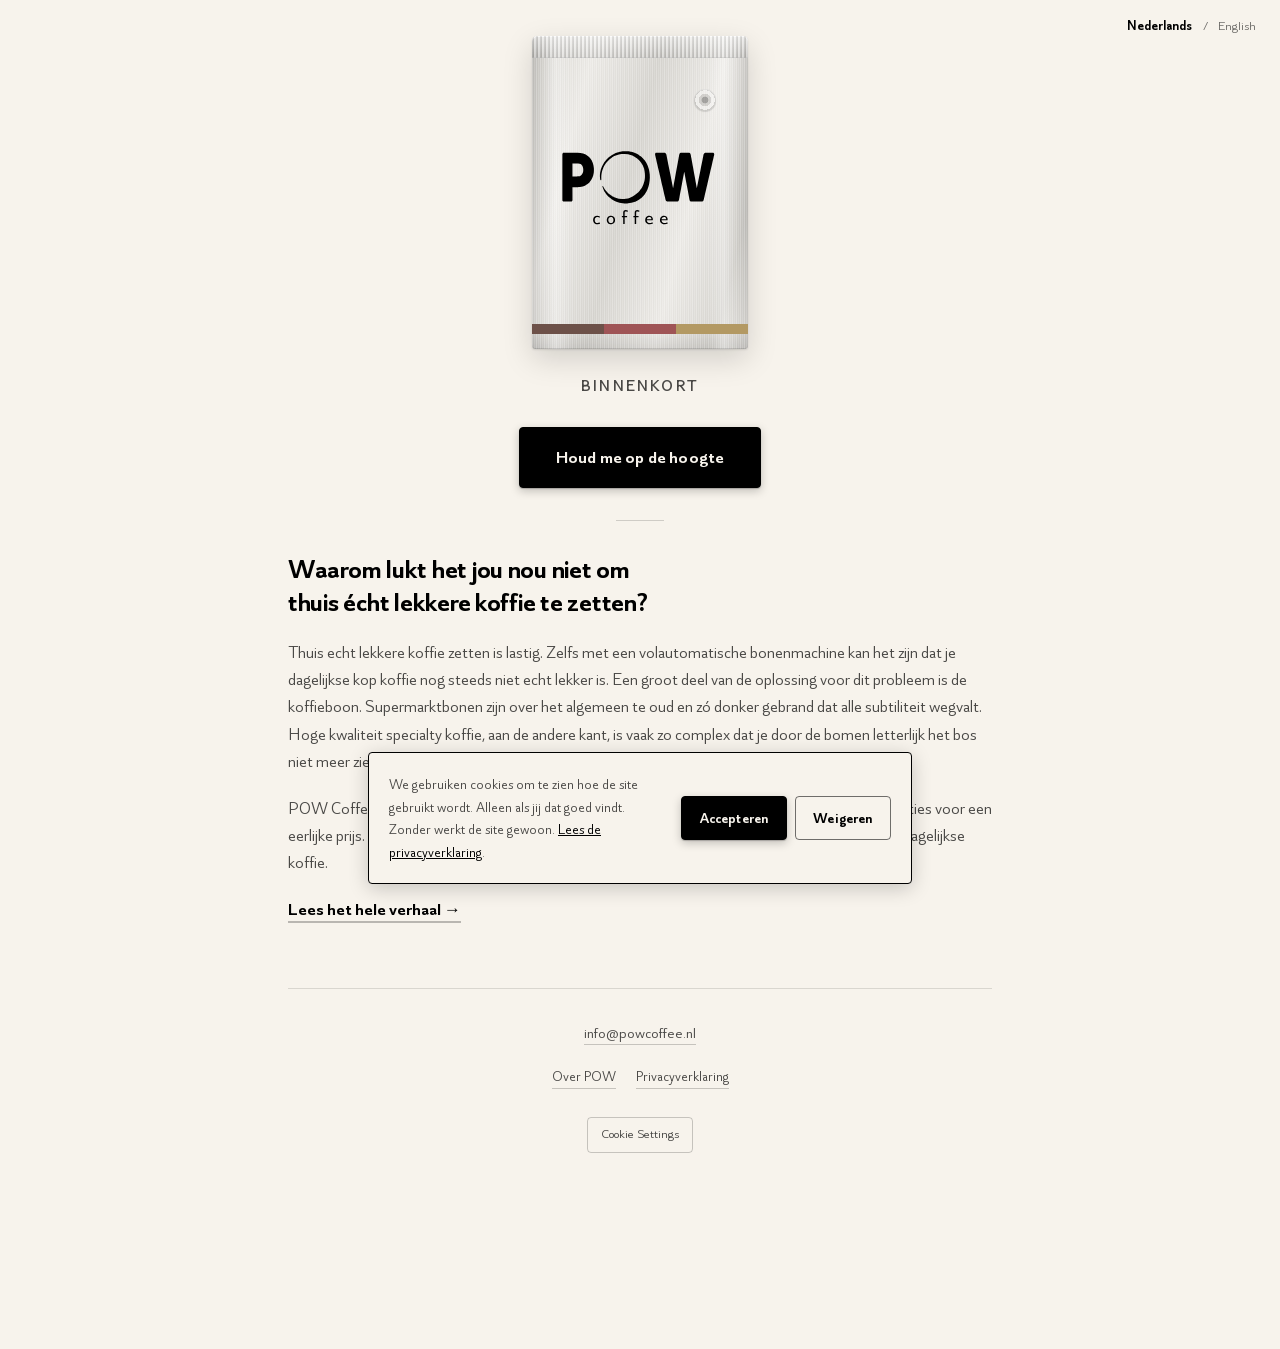
==== commit 05ffed69: "Korte streep tussen de opening en het verhaal op de homepage Op de middenas en licht van kleur, zoda" ====
--- a/index.html
+++ b/index.html
@@ -5,7 +5,7 @@
 <meta name="viewport" content="width=device-width, initial-scale=1">
 <title>POW coffee — binnenkort</title>
 <meta name="description" content="Verse, hoogwaardige koffie zonder complexe smaaknotities, voor een eerlijke prijs. Kies uit POW Krachtig, Rond en Fruitig. Binnenkort te bestellen.">
-<link rel="icon" href="pow-mark-black.svg?v=32" type="image/svg+xml">
+<link rel="icon" href="pow-mark-black.svg?v=34" type="image/svg+xml">
 
 <meta property="og:type" content="website">
 <meta property="og:title" content="POW coffee — binnenkort">
@@ -26,7 +26,7 @@
 <link rel="alternate" hreflang="x-default" href="https://powcoffee.nl/">
 
 
-<link rel="stylesheet" href="styles.css?v=32">
+<link rel="stylesheet" href="styles.css?v=34">
 
 
 <script type="application/ld+json">
@@ -72,7 +72,7 @@
       <span class="pouch__seal" aria-hidden="true"></span>
 
       <h1 class="pouch__logo">
-        <img src="pow-coffee-black.svg?v=32" alt="POW coffee" width="805" height="435">
+        <img src="pow-coffee-black.svg?v=34" alt="POW coffee" width="805" height="435">
       </h1>
 
       <span class="pouch__bar" aria-hidden="true">
@@ -169,6 +169,6 @@
   <div class="hs-form-frame" data-region="eu1" data-form-id="3313809b-ae9d-48c7-9a12-b1d08e2b3a7b" data-portal-id="149139429"></div>
 </dialog>
 
-<script src="script.js?v=32" defer></script>
+<script src="script.js?v=34" defer></script>
 </body>
 </html>
--- a/styles.css
+++ b/styles.css
@@ -93,6 +93,19 @@
   flex-direction: column;
   align-items: center;
   padding: 2.25rem 0 2rem;
+}
+
+/* Scheiding tussen de opening en het verhaal. Kort en op de middenas, want de
+   opening is gecentreerd; een lijn over de volle breedte hoort bij de voet en
+   zou hier als tweede zware scheiding lezen. Licht genoeg om alleen als adem
+   te werken, niet als kader. */
+.hero::after {
+  content: "";
+  display: block;
+  width: 3rem;
+  height: 1px;
+  margin-top: 2rem;
+  background: rgba(0, 0, 0, 0.16);
 }
 
 /* ---------- Logo ---------- */
@@ -855,8 +868,12 @@
    In plaats daarvan de smaakfamiliebalk uit het merk, in het klein. Die komt
    ook op de zak terug en maakt van de afsluiting een merkgebaar in plaats van
    een scheidingslijn. Met een gradient in plaats van drie elementen, zodat de
-   HTML gelijk blijft in beide talen. */
-.doc__ondertekening {
+   HTML gelijk blijft in beide talen.
+
+   Met .doc ervoor, anders wint ".doc p" (0,1,1) op specificiteit van deze
+   klasse (0,1,0) en staat de bovenmarge stilletjes op 1rem. Dezelfde val als
+   bij de openingsvraag en de callout. */
+.doc .doc__ondertekening {
   margin-top: 3rem;
   font-weight: 600;
   color: var(--ink);
@@ -935,21 +952,15 @@
 .doc .callout a:hover { border-color: var(--ink); }
 .doc .callout a:focus-visible { outline: 2px solid var(--ink); outline-offset: 3px; }
 
-/* ---------- Aanmelding onder het verhaal ----------
-   Bewust geen kader. De ondertekening erboven heeft al de kleurbalk en het
-   contactblok eronder is al een kader; een derde vlak ertussen maakt van het
-   einde van de pagina een rij dozen. Een zin en een knop is genoeg, de knop
-   trekt zelf de aandacht wel. */
+/* ---------- Aanmelding aan het eind van het verhaal ----------
+   Staat tussen de laatste zin en de ondertekening: het verhaal eindigt met "de
+   keuze is aan jou", en dat is het moment om de keuze aan te bieden. Bewust
+   geen kader eromheen; de knop trekt zelf de aandacht wel, en het contactblok
+   verderop is al een vlak. */
 
 .doc .cta { margin-top: 3rem; }
 
-.doc .cta__tekst {
-  margin: 0 0 1.25rem;
-  font-size: 1.0625rem;
-  color: var(--ink);
-}
-
-/* .btn brengt zijn eigen marge mee voor de homepage; hier regelt .cta__tekst
+/* .btn brengt zijn eigen bovenmarge mee voor de homepage; hier bepaalt .cta
    de afstand. */
 .doc .cta .btn { margin-top: 0; }
 
